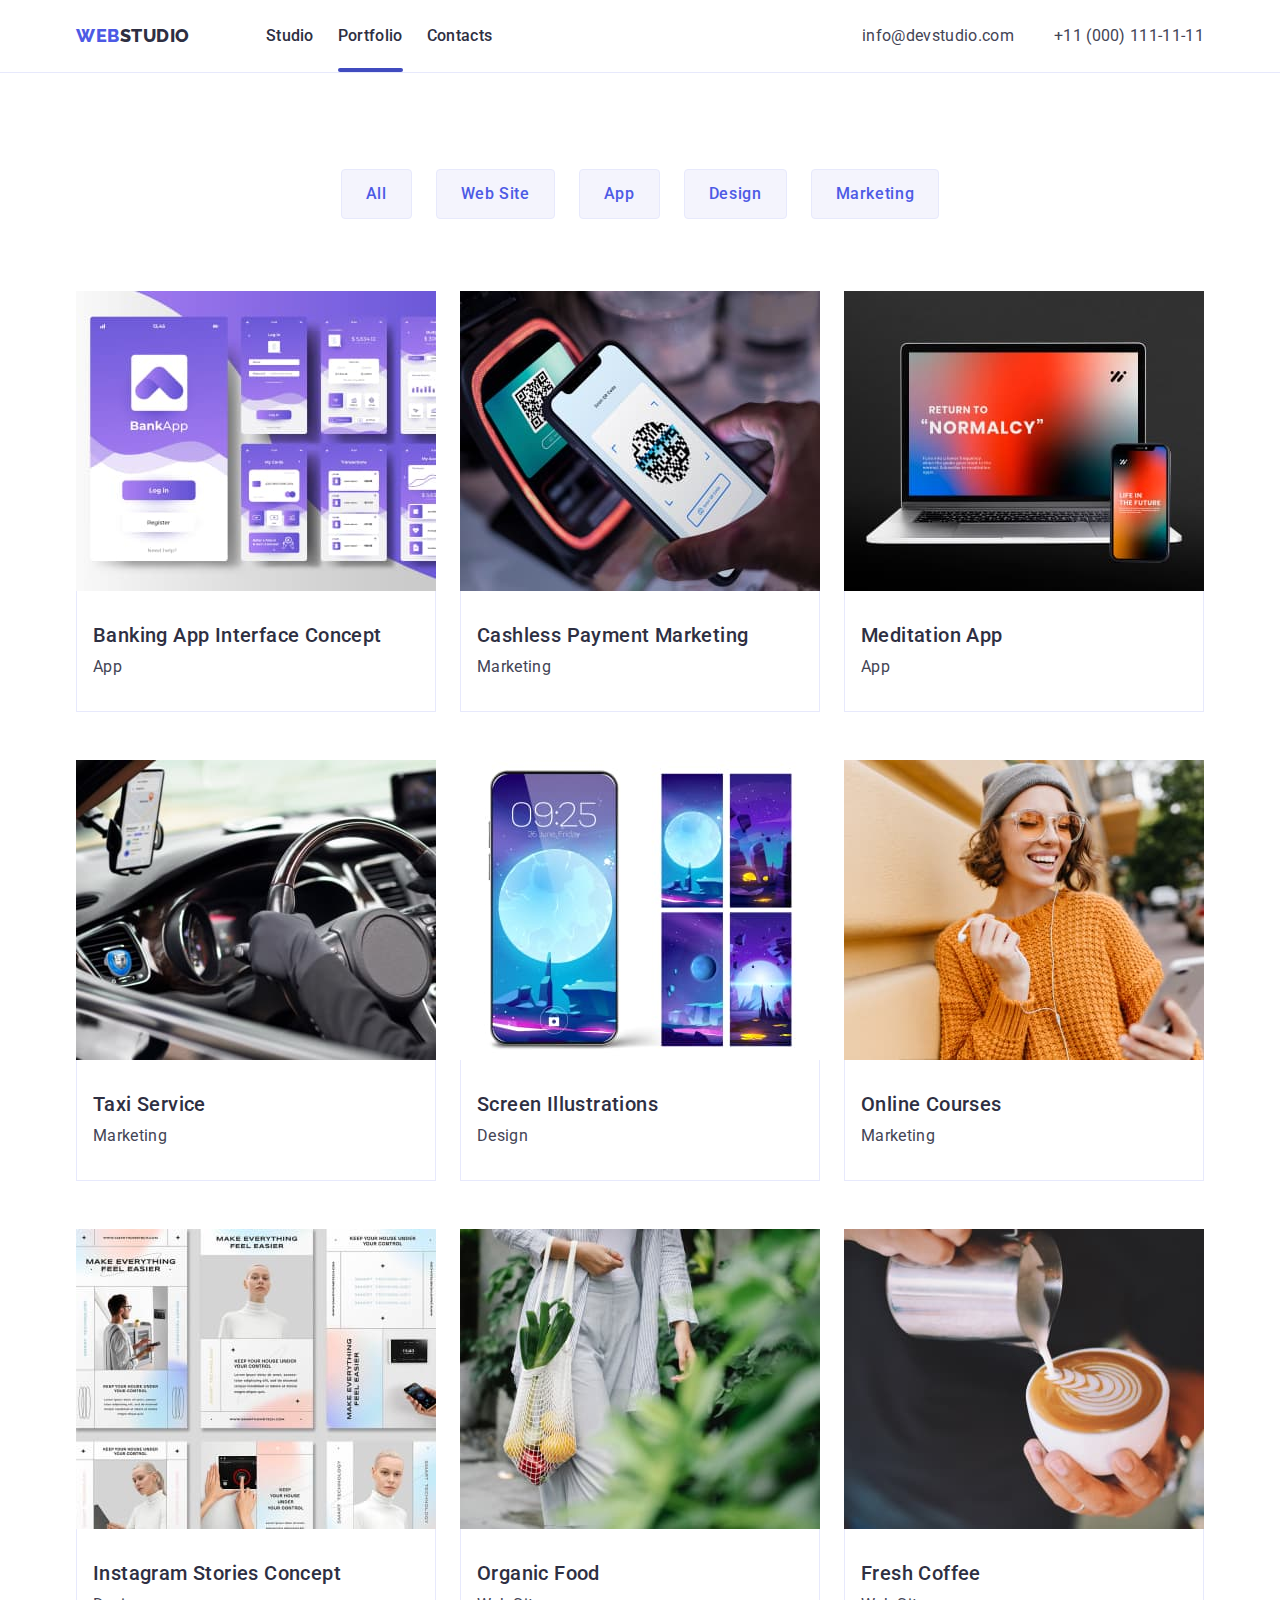
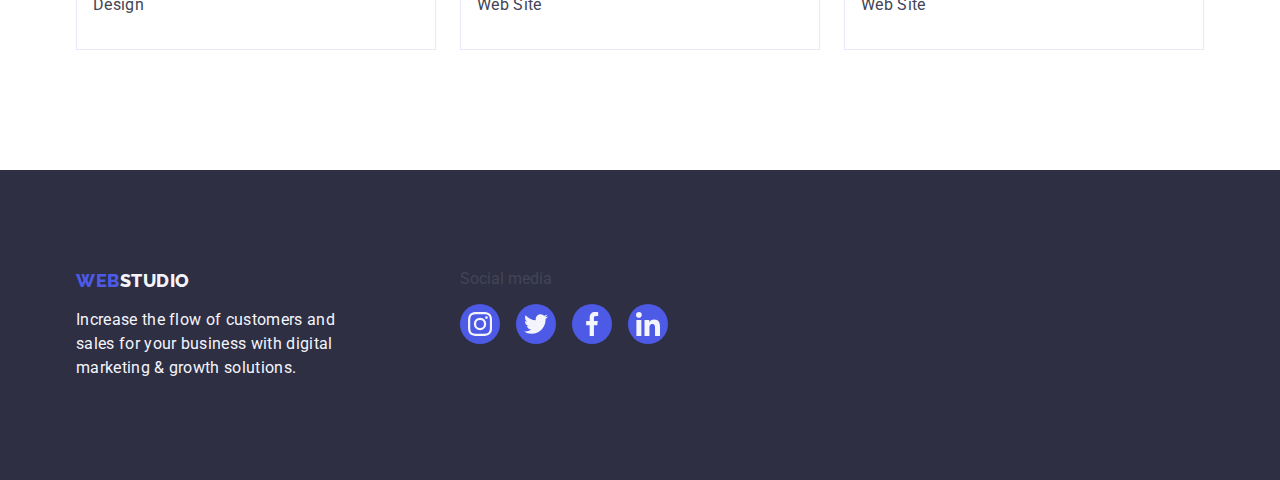
==== portfolio.html @ f4c7390f "done modal and footer form" ====
<!DOCTYPE html>
<html lang="en">
  <head>
    <meta charset="UTF-8" />
    <meta name="viewport" content="width=device-width, initial-scale=1.0" />
    <title>Portfolio</title>
    <link rel="preconnect" href="https://fonts.googleapis.com" />
    <link rel="preconnect" href="https://fonts.gstatic.com" crossorigin />
    <link
      href="https://fonts.googleapis.com/css2?family=Raleway:wght@800&family=Roboto:wght@400;500;700;900&display=swap"
      rel="stylesheet"
    />
    <link
      rel="stylesheet"
      href="https://cdnjs.cloudflare.com/ajax/libs/modern-normalize/2.0.0/modern-normalize.min.css"
    />
    <link rel="stylesheet" href="./css/styles.css" />
  </head>
  <body>
    <!-- Header -->
    <header class="header">
      <div class="container page-header">
        <nav class="header-nav">
          <a class="logo link" href="./index.html"
            >Web<span class="studio-header-logo">Studio</span></a
          >
          <ul class="list header-list">
            <li class="item">
              <a class="header-link link" href="./index.html">Studio</a>
            </li>
            <li class="item">
              <a
                class="header-link current-link-page link"
                href="./portfolio.html"
                >Portfolio</a
              >
            </li>
            <li class="item">
              <a class="header-link link" href="">Contacts</a>
            </li>
          </ul>
        </nav>
        <address>
          <ul class="list address-list">
            <li class="item">
              <a class="address-link link" href="mailto:info@devstudio.com"
                >info@devstudio.com</a
              >
            </li>
            <li class="item">
              <a class="address-link link" href="tel:+110001111111"
                >+11 (000) 111-11-11</a
              >
            </li>
          </ul>
        </address>
      </div>
    </header>
    <main>
      <!-- Filtres -->

      <section class="section portfolio">
        <div class="container">
          <h1 class="visually-hidden">Portfolio</h1>
          <ul class="list filter-list">
            <li><button class="filter-btn" type="button">All</button></li>
            <li><button class="filter-btn" type="button">Web Site</button></li>
            <li><button class="filter-btn" type="button">App</button></li>
            <li><button class="filter-btn" type="button">Design</button></li>
            <li><button class="filter-btn" type="button">Marketing</button></li>
          </ul>

          <ul class="portfolio-list list">
            <li class="portfolio-item">
              <a class="portfolio-link link" href="">
                <div class="portfolio-list-img-wrapper">
                  <img
                    src="./images/images-portfolio/app-1.jpg"
                    alt="Banking App Interface Concept"
                    width="360"
                    height="300"
                  />
                  <p class="portfolio-overlay">
                    14 Stylish and User-Friendly App Design Concepts · Task
                    Manager App · Calorie Tracker App · Exotic Fruit Ecommerce
                    App · Cloud Storage App
                  </p>
                </div>
                <div class="portfolio-img-text">
                  <h2 class="third-title">Banking App Interface Concept</h2>
                  <p class="secondary-text portfolio-text">App</p>
                </div>
              </a>
            </li>

            <li class="portfolio-item">
              <a class="portfolio-link link" href="">
                <div class="portfolio-list-img-wrapper">
                  <img
                    src="./images/images-portfolio/marketing-2.jpg"
                    alt="Cashless Payment"
                    width="360"
                    height="300"
                  />
                  <p class="portfolio-overlay">
                    14 Stylish and User-Friendly App Design Concepts · Task
                    Manager App · Calorie Tracker App · Exotic Fruit Ecommerce
                    App · Cloud Storage App
                  </p>
                </div>
                <div class="portfolio-img-text">
                  <h2 class="third-title">Cashless Payment Marketing</h2>
                  <p class="secondary-text portfolio-text">Marketing</p>
                </div>
              </a>
            </li>

            <li class="portfolio-item">
              <a class="portfolio-link link" href="">
                <div class="portfolio-list-img-wrapper">
                  <img
                    src="./images/images-portfolio/app-3.jpg"
                    alt="Meditation App"
                    width="360"
                    height="300"
                  />
                  <p class="portfolio-overlay">
                    14 Stylish and User-Friendly App Design Concepts · Task
                    Manager App · Calorie Tracker App · Exotic Fruit Ecommerce
                    App · Cloud Storage App
                  </p>
                </div>
                <div class="portfolio-img-text">
                  <h2 class="third-title">Meditation App</h2>
                  <p class="secondary-text portfolio-text">App</p>
                </div>
              </a>
            </li>

            <li class="portfolio-item">
              <a class="portfolio-link link" href="">
                <div class="portfolio-list-img-wrapper">
                  <img
                    src="./images/images-portfolio/marketing-4.jpg"
                    alt="Taxi Service"
                    width="360"
                    height="300"
                  />
                  <p class="portfolio-overlay">
                    14 Stylish and User-Friendly App Design Concepts · Task
                    Manager App · Calorie Tracker App · Exotic Fruit Ecommerce
                    App · Cloud Storage App
                  </p>
                </div>
                <div class="portfolio-img-text">
                  <h2 class="third-title">Taxi Service</h2>
                  <p class="secondary-text portfolio-text">Marketing</p>
                </div>
              </a>
            </li>

            <li class="portfolio-item">
              <a class="portfolio-link link" href="">
                <div class="portfolio-list-img-wrapper">
                  <img
                    src="./images/images-portfolio/design-5.jpg"
                    alt="Screen Illustrations"
                    width="360"
                    height="300"
                  />
                  <p class="portfolio-overlay">
                    14 Stylish and User-Friendly App Design Concepts · Task
                    Manager App · Calorie Tracker App · Exotic Fruit Ecommerce
                    App · Cloud Storage App
                  </p>
                </div>
                <div class="portfolio-img-text">
                  <h2 class="third-title">Screen Illustrations</h2>
                  <p class="secondary-text portfolio-text">Design</p>
                </div>
              </a>
            </li>

            <li class="portfolio-item">
              <a class="portfolio-link link" href="">
                <div class="portfolio-list-img-wrapper">
                  <img
                    src="./images/images-portfolio/marketing-6.jpg"
                    alt="Online Courses"
                    width="360"
                    height="300"
                  />
                  <p class="portfolio-overlay">
                    14 Stylish and User-Friendly App Design Concepts · Task
                    Manager App · Calorie Tracker App · Exotic Fruit Ecommerce
                    App · Cloud Storage App
                  </p>
                </div>
                <div class="portfolio-img-text">
                  <h2 class="third-title">Online Courses</h2>
                  <p class="secondary-text portfolio-text">Marketing</p>
                </div>
              </a>
            </li>

            <li class="portfolio-item">
              <a class="portfolio-link link" href="">
                <div class="portfolio-list-img-wrapper">
                  <img
                    src="./images/images-portfolio/design-7.jpg"
                    alt="Instagram Stories Concept"
                    width="360"
                    height="300"
                  />
                  <p class="portfolio-overlay">
                    14 Stylish and User-Friendly App Design Concepts · Task
                    Manager App · Calorie Tracker App · Exotic Fruit Ecommerce
                    App · Cloud Storage App
                  </p>
                </div>
                <div class="portfolio-img-text">
                  <h2 class="third-title">Instagram Stories Concept</h2>
                  <p class="secondary-text portfolio-text">Design</p>
                </div>
              </a>
            </li>

            <li class="portfolio-item">
              <a class="portfolio-link link" href="">
                <div class="portfolio-list-img-wrapper">
                  <img
                    src="./images/images-portfolio/website-8.jpg"
                    alt="Organic Food"
                    width="360"
                    height="300"
                  />
                  <p class="portfolio-overlay">
                    14 Stylish and User-Friendly App Design Concepts · Task
                    Manager App · Calorie Tracker App · Exotic Fruit Ecommerce
                    App · Cloud Storage App
                  </p>
                </div>
                <div class="portfolio-img-text">
                  <h2 class="third-title">Organic Food</h2>
                  <p class="secondary-text portfolio-text">Web Site</p>
                </div>
              </a>
            </li>

            <li class="portfolio-item">
              <a class="portfolio-link link" href="">
                <div class="portfolio-list-img-wrapper">
                  <img
                    src="./images/images-portfolio/website-9.jpg"
                    alt="Fresh Coffee"
                    width="360"
                    height="300"
                  />
                  <p class="portfolio-overlay">
                    14 Stylish and User-Friendly App Design Concepts · Task
                    Manager App · Calorie Tracker App · Exotic Fruit Ecommerce
                    App · Cloud Storage App
                  </p>
                </div>
                <div class="portfolio-img-text">
                  <h2 class="third-title">Fresh Coffee</h2>
                  <p class="secondary-text portfolio-text">Web Site</p>
                </div>
              </a>
            </li>
          </ul>
        </div>
      </section>
    </main>

    <!-- Footer -->
    <footer class="footer">
      <div class="container social-media">
        <div>
          <a class="logo link logo-footer" href="./index.html"
            >Web<span class="studio-footer-logo">Studio</span>
          </a>
          <p class="secondary-text footer-text">
            Increase the flow of customers and sales for your business with
            digital marketing & growth solutions.
          </p>
        </div>
        <div class="sm-container">
          <p class="sm-text">Social media</p>
          <ul class="list-sm-icon list-footer-sm list">
            <li class="item-sm-icon">
              <a class="link-sm-icon link-footer-sm" href="">
                <svg class="sm-icon" width="24" height="24">
                  <use href="./images/svg/symbol-defs.svg#instagram"></use>
                </svg>
              </a>
            </li>
            <li class="item-sm-icon">
              <a class="link-sm-icon link-footer-sm" href="">
                <svg class="sm-icon" width="24" height="24">
                  <use href="./images/svg/symbol-defs.svg#twitter"></use>
                </svg>
              </a>
            </li>
            <li class="item-sm-icon">
              <a class="link-sm-icon link-footer-sm" href="">
                <svg class="sm-icon" width="24" height="24">
                  <use href="./images/svg/symbol-defs.svg#facebook"></use>
                </svg>
              </a>
            </li>
            <li class="item-sm-icon">
              <a class="link-sm-icon link-footer-sm" href="">
                <svg class="sm-icon" width="24" height="24">
                  <use href="./images/svg/symbol-defs.svg#linkedin"></use>
                </svg>
              </a>
            </li>
          </ul>
        </div>
      </div>
    </footer>
  </body>
</html>
---- css/styles.css ----
:root {
  --color-iris: #4d5ae5;
  --color-ocean: #404bbf;
  --color-navy-blue: #2e2f42;
  --color-green: #31d0aa;
  --color-slate: #434455;
  --color-light-slate: #8e8f99;
  --color-cornflower: #e7e9fc;
  --color-cloud: #f4f4fd;
  --color-navy-blue-modal:rgba(46, 47, 66, 0.40);
  --color-grey: #2e2f42;
  --color-white: #ffffff;
  --color-dairy: #fcfcfc;

  --transition-dur-and-func: 250ms cubic-bezier(0.4, 0, 0.2, 1);
}

/* Сбрасывание стилей */

.link {
  text-decoration: none;
}

.list {
  list-style: none;
}

h1,
h2,
h3,
h4,
p {
  margin-top: 0;
  margin-bottom: 0;
}

ul {
  margin-top: 0;
  margin-bottom: 0;
  padding-left: 0;
}

img {
  display: block;
  width: 100%;
  height: auto;
}

body {
  font-family: Roboto, sans-serif;
  font-size: 16px;
  font-style: normal;
  background-color: var(--color-white);
  color: var(--color-slate);
}

.container {
  width: 1158px;
  padding-left: 15px;
  padding-right: 15px;
  margin-left: auto;
  margin-right: auto;
  /* outline: 2px solid tomato; */
}

.section {
  padding-top: 120px;
  padding-bottom: 120px;
}

/* =============== HEADER =============== */

.header {
  border-bottom: 1px solid var(--color-cornflower);
}

.logo {
  font-size: 18px;
  font-family: Raleway, sans-serif;
  font-weight: 800;
  line-height: 1.17;
  letter-spacing: 0.54px;
  text-transform: uppercase;
  color: var(--color-iris);
}

.studio-header-logo {
  color: var(--color-navy-blue);
}

/* Menu nav, address */
.header-link {
  position: relative;
  display: block;
  padding-top: 24px;
  padding-bottom: 24px;

  font-weight: 500;
  line-height: 1.5;
  letter-spacing: 0.32px;
  color: var(--color-navy-blue);

  transition: color var(--transition-dur-and-func);
}

/* ======Add bottom underline for current page===== */

.current-link-page::after{
  position: absolute;
    left: 0;
    bottom: 0;
  content: '';
  display: block;
  width: 100%;
  height: 4px;
  border-radius: 2px;
  background: var(--color-ocean);

}

/* =====Add bottom underline for current page====== */


.address-link {
  font-style: normal;
  font-weight: 400;
  line-height: 1.5;
  letter-spacing: 0.32px;
  color: inherit;

  transition: color var(--transition-dur-and-func);
}

.header-link:is(:hover, :focus),
.address-link:is(:hover, :focus) {
  color: var(--color-ocean);
}

.page-header {
  display: flex;
  justify-content: space-between;
  align-items: center;
}

.header-nav {
  display: flex;
  align-items: center;
}

.header-list {
  display: flex;
  margin-left: 76px;
  gap: 24px;
}

.address-list {
  display: flex;
}

.address-list > .item + .item {
  margin-left: 40px;
}

/* =============== HERO =============== */

.hero {
  
  padding-top: 188px;
  padding-bottom: 188px;
}

.overlay {
  height: 600px;
  max-width: 1440px;
  margin-left: auto;
  margin-right: auto;

  background-color: var(--color-navy-blue);
  background-image: linear-gradient(rgba(46, 47, 66, 0.70),rgba(46, 47, 66, 0.70)),
    url('../images/people-office.jpg');
  background-repeat: no-repeat;
  background-size: cover;
 
}

.hero-title {
  width: 496px;
  margin-left: auto;
  margin-right: auto;
  margin-bottom: 48px;

  font-size: 56px;
  font-weight: 700;
  line-height: 1.07;
  letter-spacing: 1.12px;
  color: var(--color-white);
  text-align: center;
}

.hero-btn, .btn-modal-form, .btn-footer {
  display: block;
  margin-left: auto;
  margin-right: auto;
  min-width: 169px;
  padding-top: 16px;
  padding-right: 32px;
  padding-bottom: 16px;
  padding-left: 32px;
  border: 1px solid transparent;

  font-weight: 500;
  line-height: 1.5;
  letter-spacing: 0.64px;
  color: var(--color-white);
  cursor: pointer;
  border-radius: 4px;
  background: var(--color-iris);
  box-shadow: 0px 4px 4px 0px rgba(0, 0, 0, 0.15);

  transition: background-color var(--transition-dur-and-func);
}

.hero-btn:is(:hover, :focus), .btn-modal-form:is(:hover, :focus), .btn-footer:is(:hover, :focus) {
  background-color: var(--color-ocean);
}

/* =============== Our ADVANTAGES =============== */

.visually-hidden {
  position: absolute;
  width: 1px;
  height: 1px;
  margin: -1px;
  border: 0;
  padding: 0;
  white-space: nowrap;
  clip-path: inset(100%);
  clip: rect(0 0 0 0);
  overflow: hidden;
}

.third-title {
  margin-bottom: 8px;

  font-size: 20px;
  font-weight: 500;
  line-height: 1.2;
  letter-spacing: 0.4px;
  color: var(--color-navy-blue);
}

.secondary-text, .footer-text {
  font-weight: 400;
  line-height: 1.5;
  letter-spacing: 0.32px;
}


/* Icons advantages */

.item-icon-advantages {
  display: flex;
  justify-content: center;
  align-items: center;
  width: 264px;
  height: 112px;
  margin-bottom: 8px;
  background-color: var(--color-cloud);
  border-radius: 4px;
}


.advantages-list {
  display: flex;
}

.advantages-list > .item {
  flex-basis: calc((100% - 72px) / 4);
}

.advantages-list > .item:not(:last-child) {
  margin-right: 24px;
}

/* =============== WHAT ARE WE DOING =============== */

.second-title {
  margin-bottom: 72px;

  font-size: 36px;
  font-weight: 700;
  line-height: 1.11;
  letter-spacing: 0.72px;
  text-transform: capitalize;
  text-align: center;
  color: var(--color-navy-blue);
}

.doing {
  padding-top: 0px;
}

.doing-list {
  display: flex;
}

.doing-list > .item {
  flex-basis: calc((100% - 48px) / 3);
  border: 1px solid var(--color-cornflower);
}

.doing-list > .item:not(:last-child) {
  margin-right: 24px;
}

/* =============== OUR TEAM =============== */

.team {
  background-color: var(--color-cloud);
}

.team-list {
  display: flex;
}

.team-list > .item {
  flex-basis: calc((100%-72px) / 4);
}

.team-list > .item:not(:last-child) {
  margin-right: 24px;
}

.team-list > .item {
  box-shadow: 0px 2px 1px 0px rgba(46, 47, 66, 0.08), 0px 1px 1px 0px rgba(46, 47, 66, 0.16), 0px 1px 6px 0px rgba(46, 47, 66, 0.08);
}

.team-img-text {
  padding-top: 32px;
  padding-right: 16px;
  padding-bottom: 32px;
  padding-left: 16px;
  text-align: center;

  border-radius: 0px 0px 4px 4px;
  background: var(--color-white);
}



/*======= Icons S0CIAL-MEDIA in Team=========*/

.list-sm-icon {
  display: flex;
  justify-content: center;
  align-items: center;
  gap:24px;
  margin-top: 8px;
 
}

.item-sm-icon {
  width: 40px;
  height: 40px;
  
}

.link-sm-icon {
  display: flex;
  align-items: center;
  justify-content: center;
  width:100%;
  height: 100%;
  border-radius: 50%;
  background-color: var(--color-iris);

  transition: background-color var(--transition-dur-and-func)
 
}

.link-sm-icon:is(:hover, :focus) {
  background-color: var(--color-green);
}


/* =============== CUSTOMERS icons =============== */

.list-icon-customers {
  display: flex;
  justify-content: center;
  gap:24px;
}

.item-icon-customer {
  width: 168px;
  height: 88px;

}

.link-icon-customer {
  display: flex;
  justify-content: center;
  align-items: center;
  width: 100%;
  height: 100%;
  border-radius: 4px;
  border: 1px solid var(--color-light-slate);
  color: var(--color-light-slate);

  transition: border var(--transition-dur-and-func);

}

.icon-customer {
  fill: currentColor;
  transition: fill var(--transition-dur-and-func);
}

.link-icon-customer:is(:hover, :focus) .icon-customer {
  fill:var(--color-ocean);

}

.link-icon-customer:is(:hover, :focus) {
  border: 1px solid var(--color-ocean);

}


/* =============== FOOTER =============== */

.footer {
  padding-top: 100px;
  padding-bottom: 100px;
  background-color: var(--color-navy-blue);
}

.logo-footer {
  display: block;
  margin-bottom: 17px;
}

.studio-footer-logo {
  color: var(--color-cloud);
}

.footer-text {
  width: 264px;
  color: var(--color-cloud);
  margin-right: 0px;
}

/* ======= SM in FOOTER ========== */

.social-media {
  display: flex;
 
}

.sm-container {
  margin-left: 120px;
}

.footer-subtitle-text {
  font-weight: 500;
  line-height: 1.5;
  letter-spacing: 0.32px;
  color: var(--color-white);

}

/* Icons SM in Footer */

.list-footer-sm {
  margin-top: 16px;
  gap:16px;
}

/* ====== FOOTER FORM */

.container-footer-form {
  margin-left: auto;
}
.footer-form {
  display: flex;
  margin-top: 16px;
 
}

.btn-footer {
display: flex;
align-items: center;
justify-content: space-between;

padding-top: 8px;
padding-right: 24px;
padding-bottom: 8px;
padding-left: 24px;

width: 165px;
height: 40px;

}

.footer-email-field {
  width: 264px;
  height: 40px;
  margin-right: 24px;

  color: var(--color-white);
  background-color: var(--color-navy-blue);
  border-radius: 4px;
  border: 1px solid var(--color-white);
  box-shadow: 0px 4px 4px 0px rgba(0, 0, 0, 0.15);
  outline: none;

}

.icon-footer {
 

}



/* =============== PORTFOLIO =============== */

/* Filter buttons */

.portfolio {
  padding-top: 96px;
}

.filter-list {
  display: flex;
  margin-bottom: 72px;
  gap: 24px;
  justify-content: center;
  align-items: center;
}

.filter-btn {
  padding-top: 12px;
  padding-right: 24px;
  padding-bottom: 12px;
  padding-left: 24px;

  font-weight: 500;
  line-height: 1.5;
  letter-spacing: 0.64px;
  color: var(--color-iris);
  background-color: var(--color-cloud);
  border-radius: 4px;
  border: 1px solid var(--color-cornflower);
  cursor: pointer;

  transition: color var(--transition-dur-and-func), background-color var(--transition-dur-and-func), border-color var(--transition-dur-and-func), box-shadow var(--transition-dur-and-func);
}

.filter-btn:is(:hover, :focus) {
  color: var(--color-white);
  background-color: var(--color-ocean);
  border-color: transparent;
  box-shadow: 0px 2px 2px 0px rgba(0, 0, 0, 0.12), 0px 2px 1px 0px rgba(0, 0, 0, 0.08), 0px 3px 1px 0px rgba(0, 0, 0, 0.10);
}

.portfolio-list {
  display: flex;
  flex-wrap: wrap;
  gap: 48px 24px;
}

.portfolio-list > .portfolio-item {
  flex-basis: calc((100% - 48px) / 3);
}
/* ===== Can use instead gap ===== */

/* .portfolio-list > .item {
  margin-right: 24px;
  margin-bottom: 48px;
}

.portfolio-list > .item:nth-child(3n) {
  margin-right: 0px;
  margin-bottom: 0px;
} */

.portfolio-text {
  color: var(--color-slate);
}

.portfolio-img-text {
  padding-top: 32px;
  padding-right: 16px;
  padding-bottom: 32px;
  padding-left: 16px;
  border: 1px solid var(--color-cornflower);
  border-top: 0;
  background: var(--color-white);
}

.portfolio-link {
  display: block;

  transition: box-shadow var(--transition-dur-and-func);
}

.portfolio-link:is(:hover, :focus) {
  box-shadow: 0px 2px 1px 0px rgba(46, 47, 66, 0.08),
    0px 1px 1px 0px rgba(46, 47, 66, 0.16),
    0px 1px 6px 0px rgba(46, 47, 66, 0.08);

}

/* ===== PORTFOLIO-OVERLAY ===== */


.portfolio-list-img-wrapper {
  position: relative;
  overflow: hidden;
}


.portfolio-overlay {
  position: absolute;
  top:0;
  left: 0;
  width: 100%;
  height: 100%;
  overflow: auto;
  
  padding-top: 40px;
  padding-right: 32px;
  padding-bottom: 40px;
  padding-left: 32px;

  font-weight: 400;
  line-height: 24px;
  letter-spacing: 0.32px;
  color: var(--color-cloud);
  background-color: var(--color-iris);
 

  transform: translateY(100%);
  transition: transform var(--transition-dur-and-func) ;
}

.portfolio-link:is(:hover, :focus) .portfolio-overlay {
  transform: translateY(0);
}


/* ===== MODAL WINDOW ===== */

.backdrop {
  position: fixed;
  top:0;
  left:0;
  width: 100%;
  height: 100%;
  background-color: rgba(46, 47, 66, 0.40);
  opacity:1;
 
  transition: opacity var(--transition-dur-and-func), visibility var(--transition-dur-and-func);
 
}

.backdrop.is-hidden {
  visibility: hidden;
  opacity: 0;
  pointer-events: none;

}

.backdrop.is-hidden .modal-window {
  transform: translate(-50%, -50%) scale(0.8);
  
}

.modal-window {
  padding-top: 72px;
  padding-bottom:24px;
  padding-right: 24px;
  padding-left: 24px;


  position: absolute;
  top: 50%;
  left: 50%;
  z-index: 100;
  width: 408px;
 
  background-color: var(--color-dairy);
  border-radius: 4px;
  box-shadow: 0px 2px 1px 0px rgba(0, 0, 0, 0.20), 0px 1px 3px 0px rgba(0, 0, 0, 0.12), 0px 1px 1px 0px rgba(0, 0, 0, 0.14);

  transform: translate(-50%, -50%) scale(1.2);
  transition: transform var(--transition-dur-and-func);
}


.close-button {
  position: absolute;
  top:24px;
  right: 24px;
  width: 24px;
  height: 24px;
  padding: 0;

  display: flex;
  align-items:center;
  justify-content: center;

  border-radius: 50%;
  color:var(--color-navy-blue);
  border: 1px solid rgba(0, 0, 0, 0.10);
  background-color: var(--color-cornflower);
  cursor: pointer;

  transition: background-color var(--transition-dur-and-func) ;
}

.icon-close-button {
  fill:currentColor;
  transition: fill var(--transition-dur-and-func);

}

.close-button:is(:hover, :focus) {
  background-color: var(--color-ocean);
}

.close-button:is(:hover, :focus) .icon-close-button {
fill: var(--color-white);
}

   /* ===== FORM in Modal window ===== */

.modal-title {
    
    margin-bottom: 16px;

    font-size:inherit ;
    font-weight: 500;
    line-height: 1.5;
    letter-spacing: 0.32px;
    color: var(--color-navy-blue);
    text-align: center;
}

.modal-form {
 
  display: flex;
  flex-direction: column;
 
}

.container-field-form {
  position: relative;
  margin-bottom: 8px;
}


.field-form, .field-textarea {
  padding-top: 8px;
  padding-bottom: 8px;
  padding-right: 8px;
  padding-left: 38px;

  
  width: 100%;
  height: 40px;
  border-radius: 4px;
  border: 1px solid var(--color-navy-blue-modal);
  outline: none;

  transition: border var(--transition-dur-and-func);
}


.field-textarea {
  padding-left: 16px;
  margin-bottom: 16px;
  resize:none;
  height: 120px;

}

.field-textarea::placeholder, .footer-email-field::placeholder, .text-modal-form, .policy-link {
  
  font-size: 12px;
  font-weight: 400;
  line-height: 1.17;
  letter-spacing: 0.48px;
  color: var(--color-light-slate);
  
}

.footer-email-field::placeholder {
  line-height: 2;
  color: var(--color-white);

}

.text-modal-form {
  margin-bottom: 4px;
}


.field-textarea::placeholder {
  color: var(--color-navy-blue-modal);

}

.icon-modal-form {
  position: absolute;
  top:50%;
  left:16px;
  fill: var(--color-navy-blue);

  transform: translateY(-50%);

  transition: fill var(--transition-dur-and-func);
  
}

.policy-link {
  line-height: 1.33;
  color: var(--color-iris);

}

.btn-modal-form {
  margin-top: 24px;
}

 .field-form:focus,
 .field-textarea:focus {
  border: 1px solid var(--color-iris);
 }

.field-form:focus + .icon-modal-form {
  fill:var(--color-iris);
}
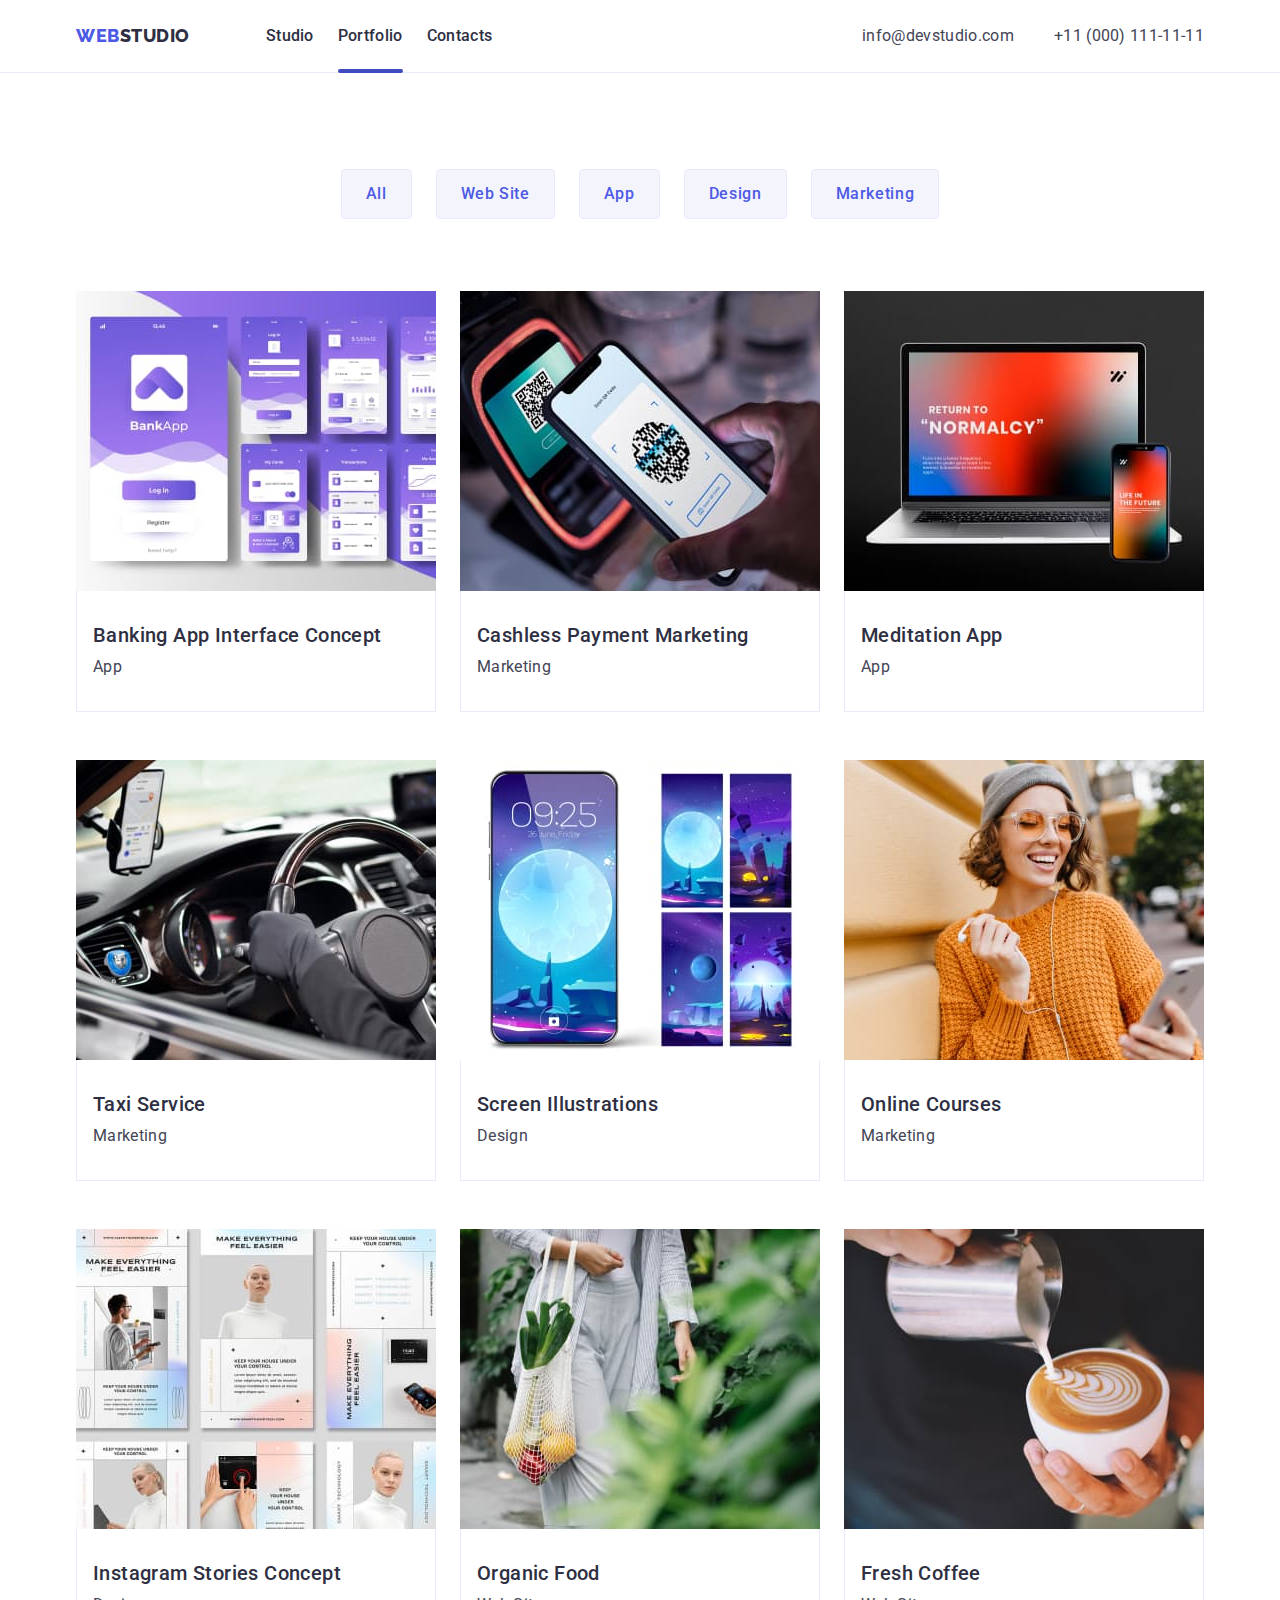
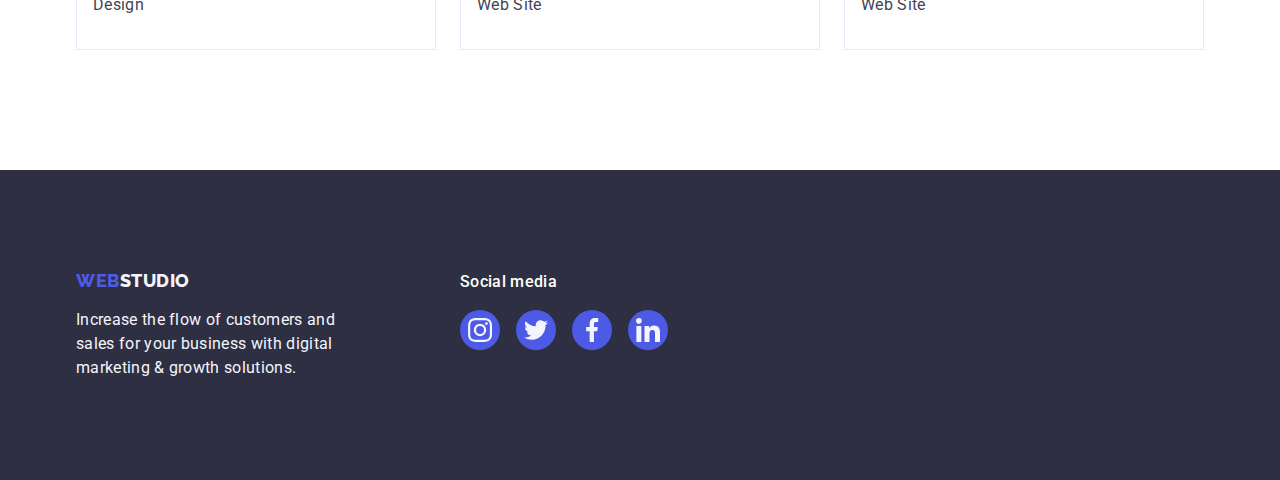
==== commit 61636952: "done checkbox" ====
--- a/portfolio.html
+++ b/portfolio.html
@@ -286,7 +286,7 @@
           </p>
         </div>
         <div class="sm-container">
-          <p class="sm-text">Social media</p>
+          <p class="footer-subtitle-text">Social media</p>
           <ul class="list-sm-icon list-footer-sm list">
             <li class="item-sm-icon">
               <a class="link-sm-icon link-footer-sm" href="">
--- a/css/styles.css
+++ b/css/styles.css
@@ -60,7 +60,7 @@
   padding-right: 15px;
   margin-left: auto;
   margin-right: auto;
-  /* outline: 2px solid tomato; */
+  
 }
 
 .section {
@@ -107,8 +107,9 @@
 
 .current-link-page::after{
   position: absolute;
-    left: 0;
-    bottom: 0;
+  left: 0;
+  bottom: -1px;
+
   content: '';
   display: block;
   width: 100%;
@@ -481,6 +482,7 @@
 .container-footer-form {
   margin-left: auto;
 }
+
 .footer-form {
   display: flex;
   margin-top: 16px;
@@ -502,9 +504,10 @@
 
 }
 
-.footer-email-field {
+.footer-email-input {
   width: 264px;
   height: 40px;
+  padding-left: 16px;
   margin-right: 24px;
 
   color: var(--color-white);
@@ -515,12 +518,6 @@
   outline: none;
 
 }
-
-.icon-footer {
- 
-
-}
-
 
 
 /* =============== PORTFOLIO =============== */
@@ -755,13 +752,13 @@
  
 }
 
-.container-field-form {
+.modal-form-input-wrapper {
   position: relative;
   margin-bottom: 8px;
 }
 
 
-.field-form, .field-textarea {
+.modal-form-input, .field-textarea {
   padding-top: 8px;
   padding-bottom: 8px;
   padding-right: 8px;
@@ -772,7 +769,7 @@
   height: 40px;
   border-radius: 4px;
   border: 1px solid var(--color-navy-blue-modal);
-  outline: none;
+ 
 
   transition: border var(--transition-dur-and-func);
 }
@@ -786,7 +783,7 @@
 
 }
 
-.field-textarea::placeholder, .footer-email-field::placeholder, .text-modal-form, .policy-link {
+.field-textarea::placeholder, .footer-email-input::placeholder, .modal-form-label, .policy-link {
   
   font-size: 12px;
   font-weight: 400;
@@ -796,13 +793,14 @@
   
 }
 
-.footer-email-field::placeholder {
+.footer-email-input::placeholder {
+ 
   line-height: 2;
   color: var(--color-white);
 
 }
 
-.text-modal-form {
+.modal-form-label {
   margin-bottom: 4px;
 }
 
@@ -816,6 +814,8 @@
   position: absolute;
   top:50%;
   left:16px;
+
+ 
   fill: var(--color-navy-blue);
 
   transform: translateY(-50%);
@@ -834,11 +834,79 @@
   margin-top: 24px;
 }
 
- .field-form:focus,
+ .modal-form-input:focus,
  .field-textarea:focus {
+  outline: none;
   border: 1px solid var(--color-iris);
+  
  }
 
-.field-form:focus + .icon-modal-form {
+.modal-form-input:focus + .icon-modal-form {
   fill:var(--color-iris);
-}+}
+
+.checkbox-label {
+  position: relative;
+  display: flex;
+  align-items: center;
+  margin-bottom: 0px;
+
+}
+
+.empty-checkbox {
+  margin-right: 8px;
+  width: 16px;
+  height: 16px;
+  border-radius: 1px;
+  border: 1px solid var(--color-navy-blue-modal);
+
+  transition: background-color var(--transition-dur-and-func), border-color var(--transition-dur-and-func);
+  
+}
+
+.checkbox-icon {
+  position: absolute;
+  fill: var(--color-cloud);
+  opacity: 0;
+
+  transition: opacity var(--transition-dur-and-func) ;
+}
+
+.checkbox-input {
+  margin: 0;
+}
+
+.checkbox-input:checked ~ .empty-checkbox {
+  background-color: var(--color-ocean);
+  border-color: var(--color-ocean);
+}
+
+.checkbox-input:checked + .checkbox-icon {
+  opacity: 1;
+}
+
+
+
+
+/* 
+.checkbox-label::before {
+  content: '';
+  display: block;
+  width: 16px;
+  height: 16px;
+  border-radius: 2px;
+  border: 1px solid var(--color-navy-blue-modal);
+  background-image: url('../images/svg/vector.svg');
+  background-repeat: no-repeat;
+  background-size: 10px 8px;
+  background-position:center;
+  
+}
+
+
+
+.checkbox-input:checked + .checkbox-label:before {
+  background-color: var(--color-ocean);
+  border: 1px solid var(--color-ocean);
+  
+} */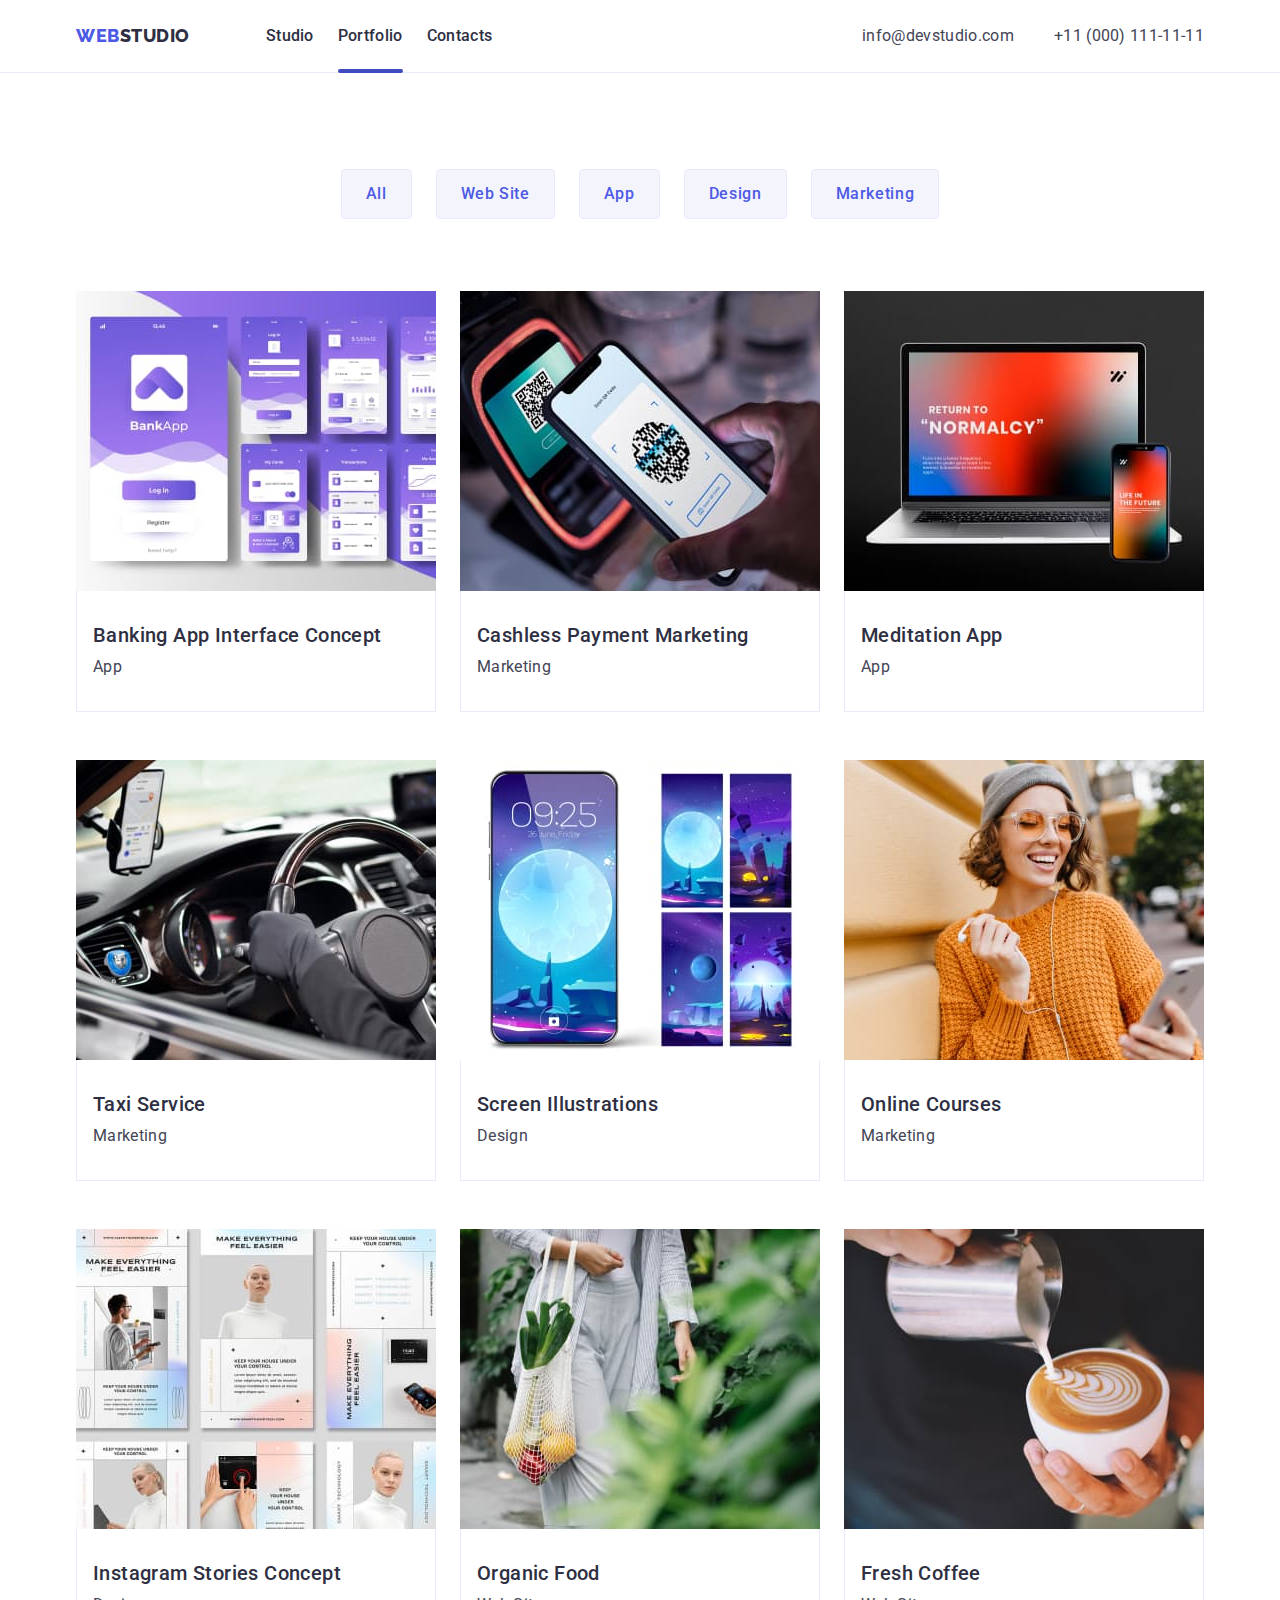
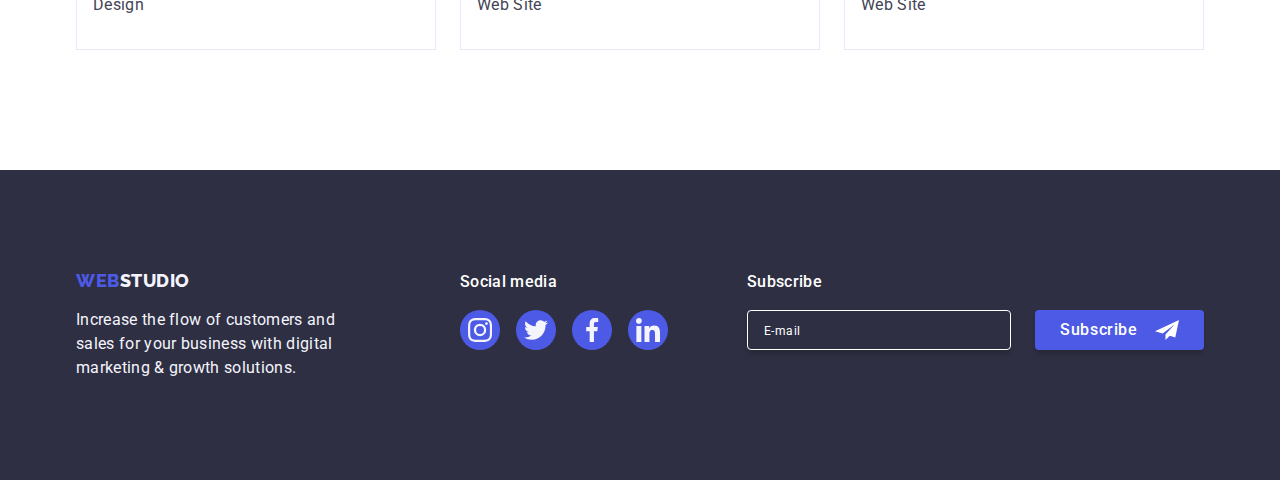
==== commit dd759922: "done footer-form in portfolio" ====
--- a/portfolio.html
+++ b/portfolio.html
@@ -280,7 +280,7 @@
           <a class="logo link logo-footer" href="./index.html"
             >Web<span class="studio-footer-logo">Studio</span>
           </a>
-          <p class="secondary-text footer-text">
+          <p class="footer-text">
             Increase the flow of customers and sales for your business with
             digital marketing & growth solutions.
           </p>
@@ -289,34 +289,70 @@
           <p class="footer-subtitle-text">Social media</p>
           <ul class="list-sm-icon list-footer-sm list">
             <li class="item-sm-icon">
-              <a class="link-sm-icon link-footer-sm" href="">
+              <a
+                class="link-sm-icon link-footer-sm"
+                href=""
+                rel="noopener noreferrer nofollow"
+              >
                 <svg class="sm-icon" width="24" height="24">
                   <use href="./images/svg/symbol-defs.svg#instagram"></use>
                 </svg>
               </a>
             </li>
             <li class="item-sm-icon">
-              <a class="link-sm-icon link-footer-sm" href="">
+              <a
+                class="link-sm-icon link-footer-sm"
+                href=""
+                rel="noopener noreferrer nofollow"
+              >
                 <svg class="sm-icon" width="24" height="24">
                   <use href="./images/svg/symbol-defs.svg#twitter"></use>
                 </svg>
               </a>
             </li>
             <li class="item-sm-icon">
-              <a class="link-sm-icon link-footer-sm" href="">
+              <a
+                class="link-sm-icon link-footer-sm"
+                href=""
+                rel="noopener noreferrer nofollow"
+              >
                 <svg class="sm-icon" width="24" height="24">
                   <use href="./images/svg/symbol-defs.svg#facebook"></use>
                 </svg>
               </a>
             </li>
             <li class="item-sm-icon">
-              <a class="link-sm-icon link-footer-sm" href="">
+              <a
+                class="link-sm-icon link-footer-sm"
+                href=""
+                rel="noopener noreferrer nofollow"
+              >
                 <svg class="sm-icon" width="24" height="24">
                   <use href="./images/svg/symbol-defs.svg#linkedin"></use>
                 </svg>
               </a>
             </li>
           </ul>
+        </div>
+        <div class="container-footer-form">
+          <p class="footer-subtitle-text">Subscribe</p>
+          <form class="footer-form">
+            <label>
+              <input
+                class="footer-email-input"
+                type="email"
+                name="email"
+                placeholder="E-mail"
+                required
+              />
+            </label>
+            <button class="btn-footer" type="submit">
+              Subscribe
+              <svg class="icon-footer" width="24" height="24">
+                <use href="./images/svg/symbol-defs.svg#telegram"></use>
+              </svg>
+            </button>
+          </form>
         </div>
       </div>
     </footer>
